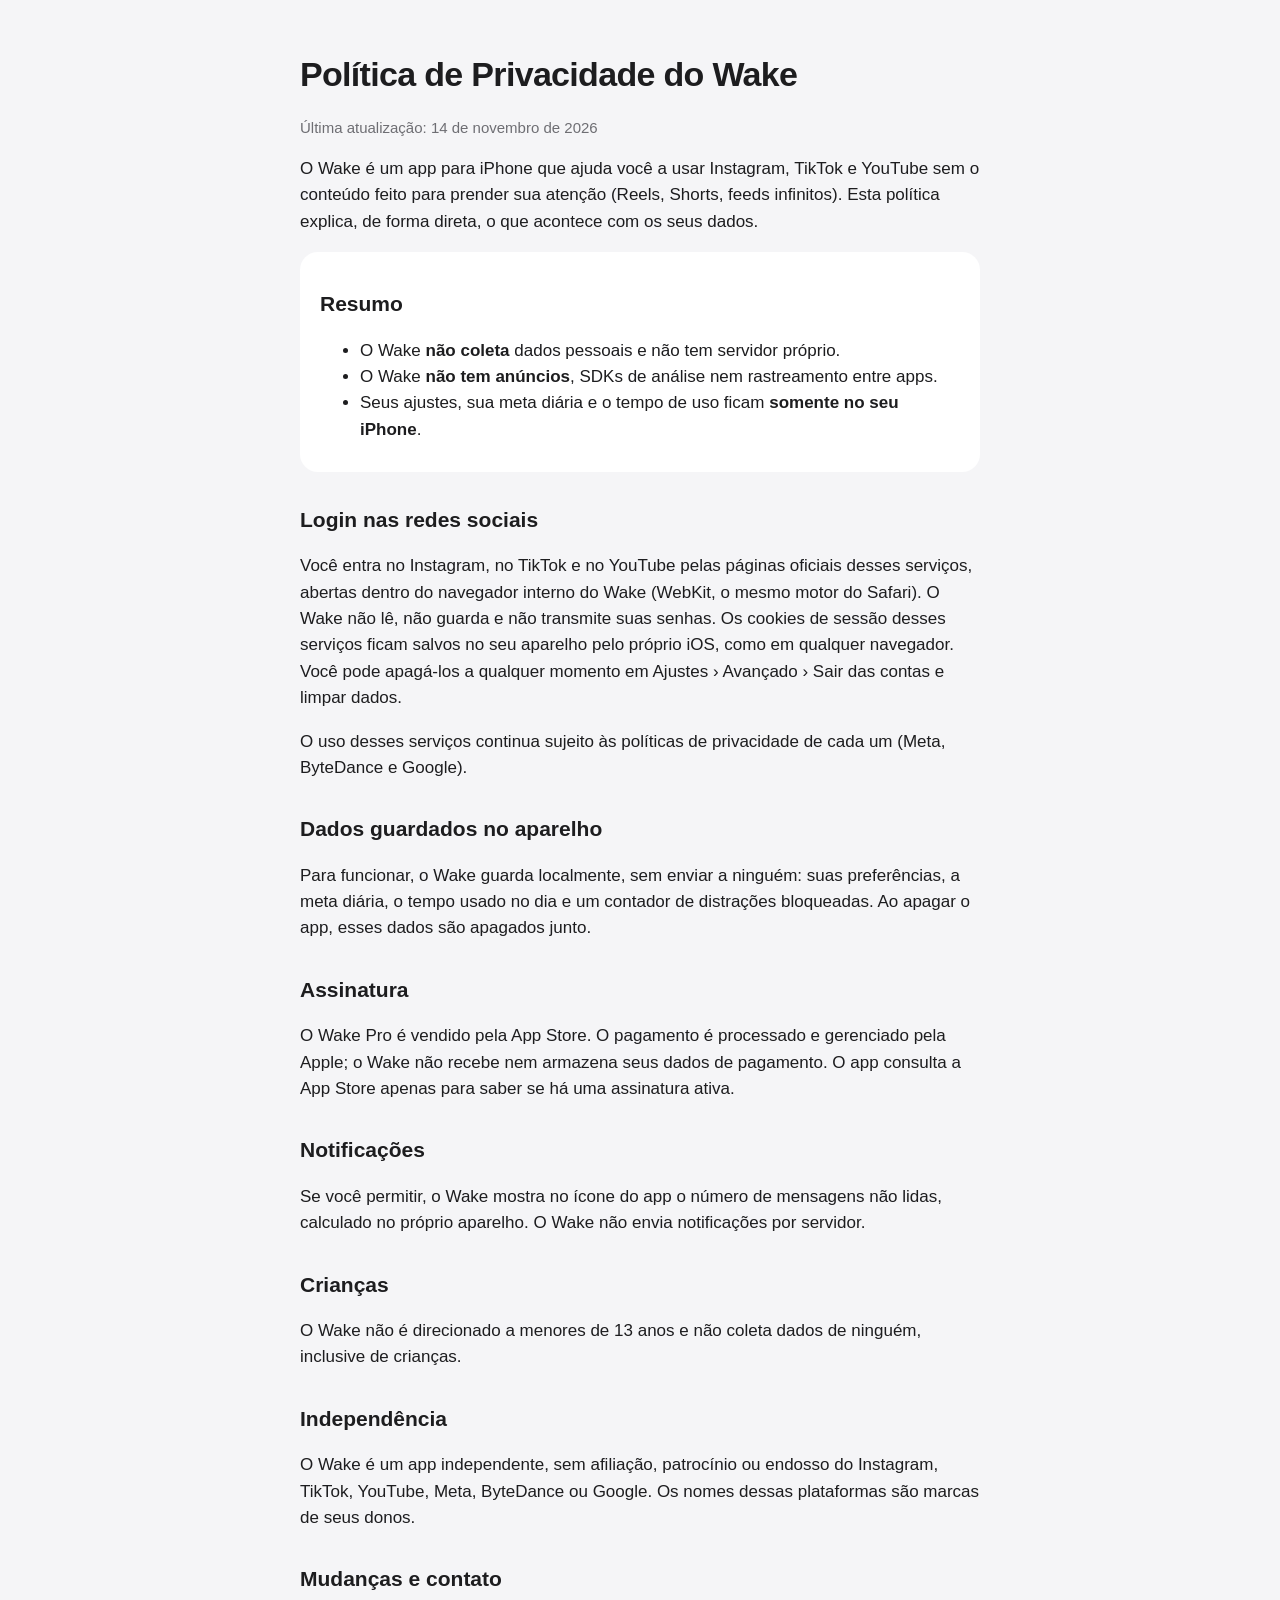
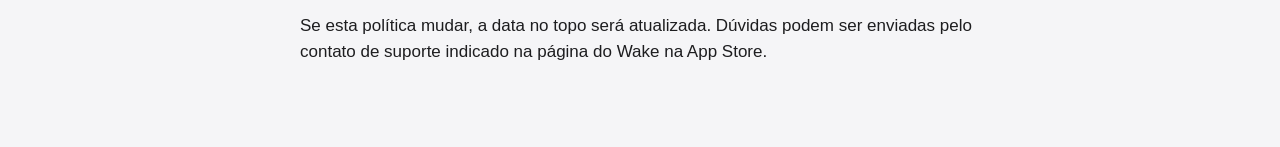
==== index.html @ 79f00b89 "Política de privacidade do Wake Co-Authored-By: Claude Opus 5.5 <noreply@anthropic.com>" ====
<!doctype html>
<html lang="pt-BR">
<head>
<meta charset="utf-8">
<meta name="viewport" content="width=device-width, initial-scale=1">
<title>Wake — Política de Privacidade</title>
<style>
  :root { color-scheme: light dark; --ink: #1d1d1f; --muted: #6e6e73; --bg: #f5f5f7; --card: #fff; }
  @media (prefers-color-scheme: dark) { :root { --ink: #f5f5f7; --muted: #98989d; --bg: #000; --card: #1c1c1e; } }
  body { margin: 0; background: var(--bg); color: var(--ink);
         font: 17px/1.55 -apple-system, BlinkMacSystemFont, "SF Pro Text", "Helvetica Neue", sans-serif; }
  main { max-width: 680px; margin: 0 auto; padding: 48px 20px 64px; }
  h1 { font-size: 34px; letter-spacing: -0.02em; margin: 0 0 4px; }
  h2 { font-size: 21px; margin: 32px 0 8px; }
  p, li { color: var(--ink); }
  .muted { color: var(--muted); font-size: 15px; }
  section { background: var(--card); border-radius: 18px; padding: 4px 20px 12px; margin-top: 16px; }
</style>
</head>
<body>
<main>
  <h1>Política de Privacidade do Wake</h1>
  <p class="muted">Última atualização: 14 de novembro de 2026</p>

  <p>O Wake é um app para iPhone que ajuda você a usar Instagram, TikTok e YouTube sem o conteúdo
  feito para prender sua atenção (Reels, Shorts, feeds infinitos). Esta política explica, de forma
  direta, o que acontece com os seus dados.</p>

  <section>
    <h2>Resumo</h2>
    <ul>
      <li>O Wake <strong>não coleta</strong> dados pessoais e não tem servidor próprio.</li>
      <li>O Wake <strong>não tem anúncios</strong>, SDKs de análise nem rastreamento entre apps.</li>
      <li>Seus ajustes, sua meta diária e o tempo de uso ficam <strong>somente no seu iPhone</strong>.</li>
    </ul>
  </section>

  <h2>Login nas redes sociais</h2>
  <p>Você entra no Instagram, no TikTok e no YouTube pelas páginas oficiais desses serviços, abertas
  dentro do navegador interno do Wake (WebKit, o mesmo motor do Safari). O Wake não lê, não guarda e
  não transmite suas senhas. Os cookies de sessão desses serviços ficam salvos no seu aparelho pelo
  próprio iOS, como em qualquer navegador. Você pode apagá-los a qualquer momento em
  Ajustes › Avançado › Sair das contas e limpar dados.</p>
  <p>O uso desses serviços continua sujeito às políticas de privacidade de cada um (Meta, ByteDance
  e Google).</p>

  <h2>Dados guardados no aparelho</h2>
  <p>Para funcionar, o Wake guarda localmente, sem enviar a ninguém: suas preferências, a meta diária,
  o tempo usado no dia e um contador de distrações bloqueadas. Ao apagar o app, esses dados são
  apagados junto.</p>

  <h2>Assinatura</h2>
  <p>O Wake Pro é vendido pela App Store. O pagamento é processado e gerenciado pela Apple; o Wake
  não recebe nem armazena seus dados de pagamento. O app consulta a App Store apenas para saber se
  há uma assinatura ativa.</p>

  <h2>Notificações</h2>
  <p>Se você permitir, o Wake mostra no ícone do app o número de mensagens não lidas, calculado no
  próprio aparelho. O Wake não envia notificações por servidor.</p>

  <h2>Crianças</h2>
  <p>O Wake não é direcionado a menores de 13 anos e não coleta dados de ninguém, inclusive de
  crianças.</p>

  <h2>Independência</h2>
  <p>O Wake é um app independente, sem afiliação, patrocínio ou endosso do Instagram, TikTok,
  YouTube, Meta, ByteDance ou Google. Os nomes dessas plataformas são marcas de seus donos.</p>

  <h2>Mudanças e contato</h2>
  <p>Se esta política mudar, a data no topo será atualizada. Dúvidas podem ser enviadas pelo contato de suporte indicado na página do Wake na App Store.</p>
</main>
</body>
</html>
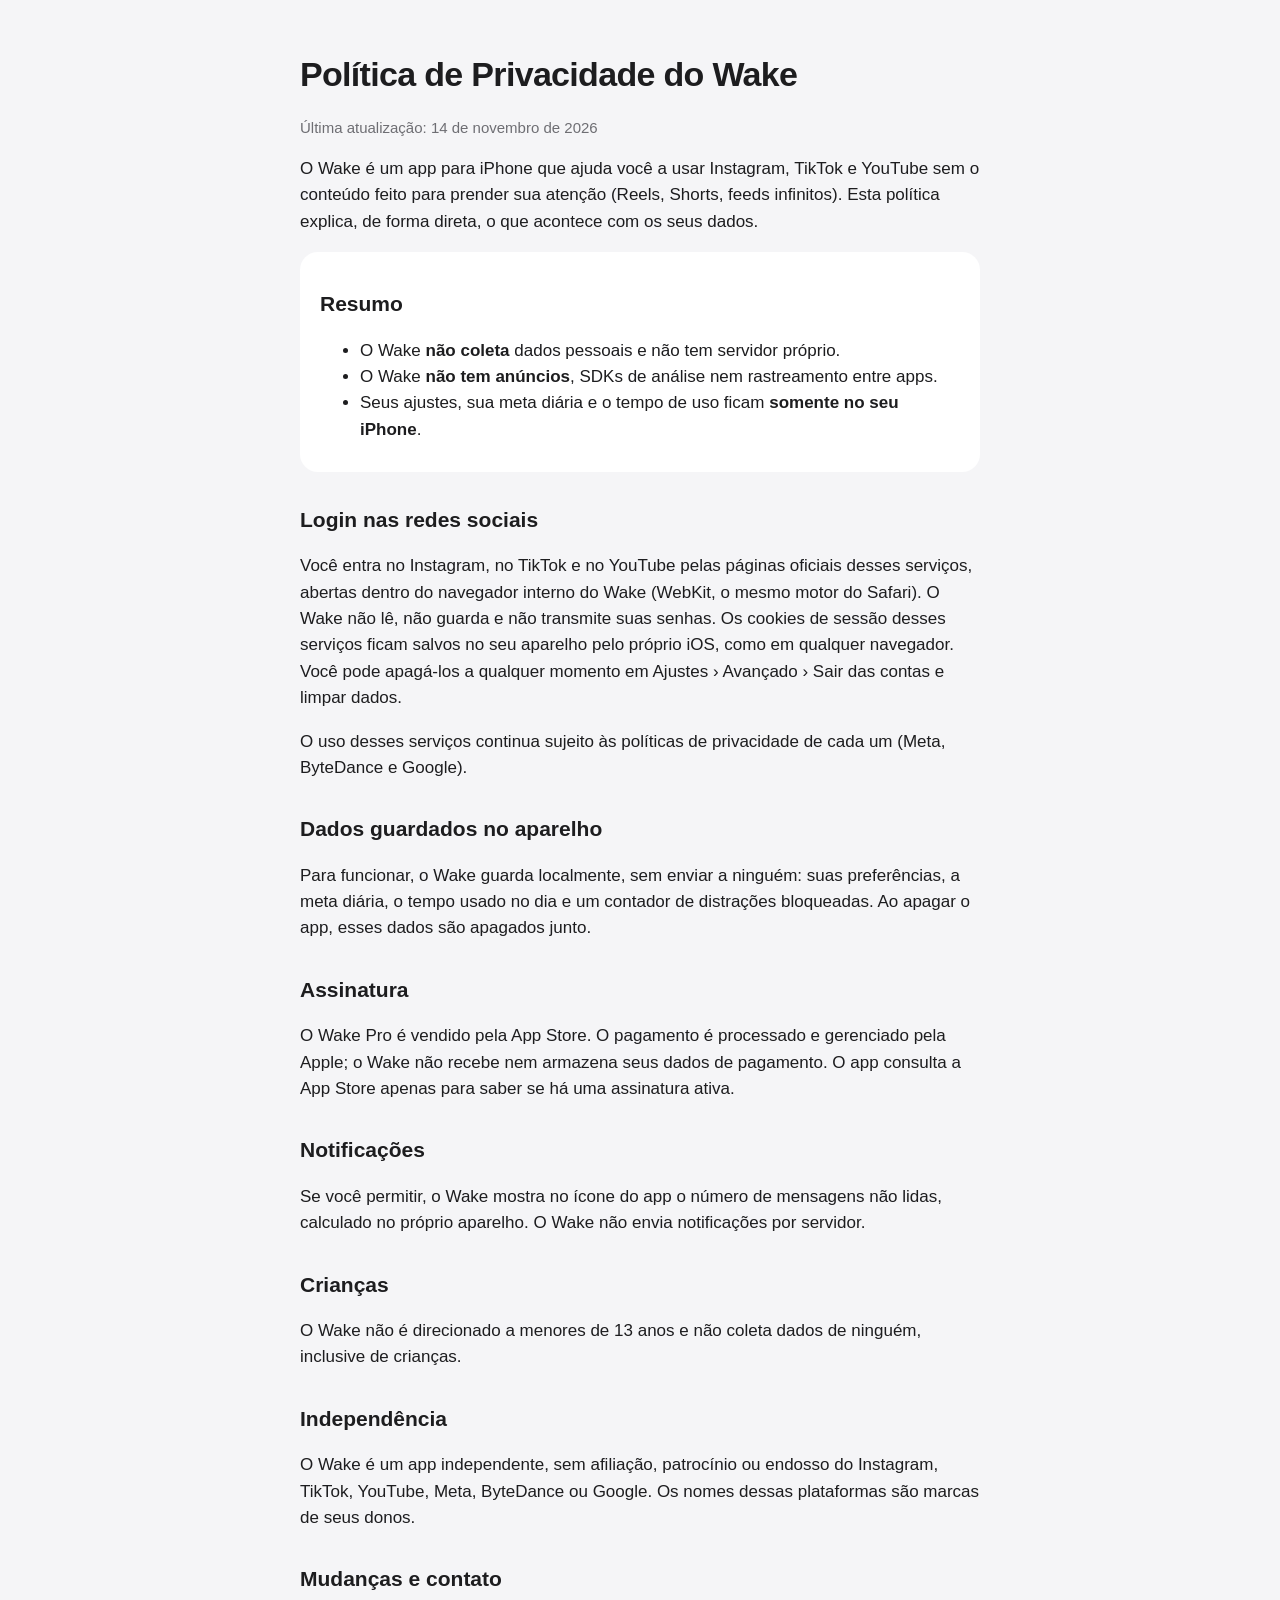
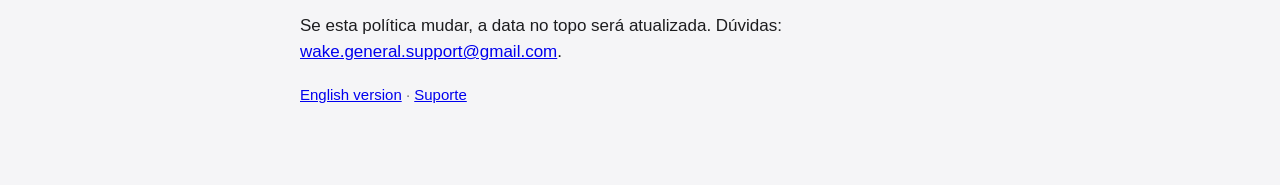
==== commit 09fefe3d: "E-mail de suporte, versão em inglês e página de suporte Co-Authored-By: Claude Opus 5.5 <noreply@ant" ====
--- a/index.html
+++ b/index.html
@@ -67,7 +67,8 @@
   YouTube, Meta, ByteDance ou Google. Os nomes dessas plataformas são marcas de seus donos.</p>
 
   <h2>Mudanças e contato</h2>
-  <p>Se esta política mudar, a data no topo será atualizada. Dúvidas podem ser enviadas pelo contato de suporte indicado na página do Wake na App Store.</p>
+  <p>Se esta política mudar, a data no topo será atualizada. Dúvidas: <a href="mailto:wake.general.support@gmail.com">wake.general.support@gmail.com</a>.</p>
+  <p class="muted"><a href="en/">English version</a> · <a href="suporte/">Suporte</a></p>
 </main>
 </body>
 </html>
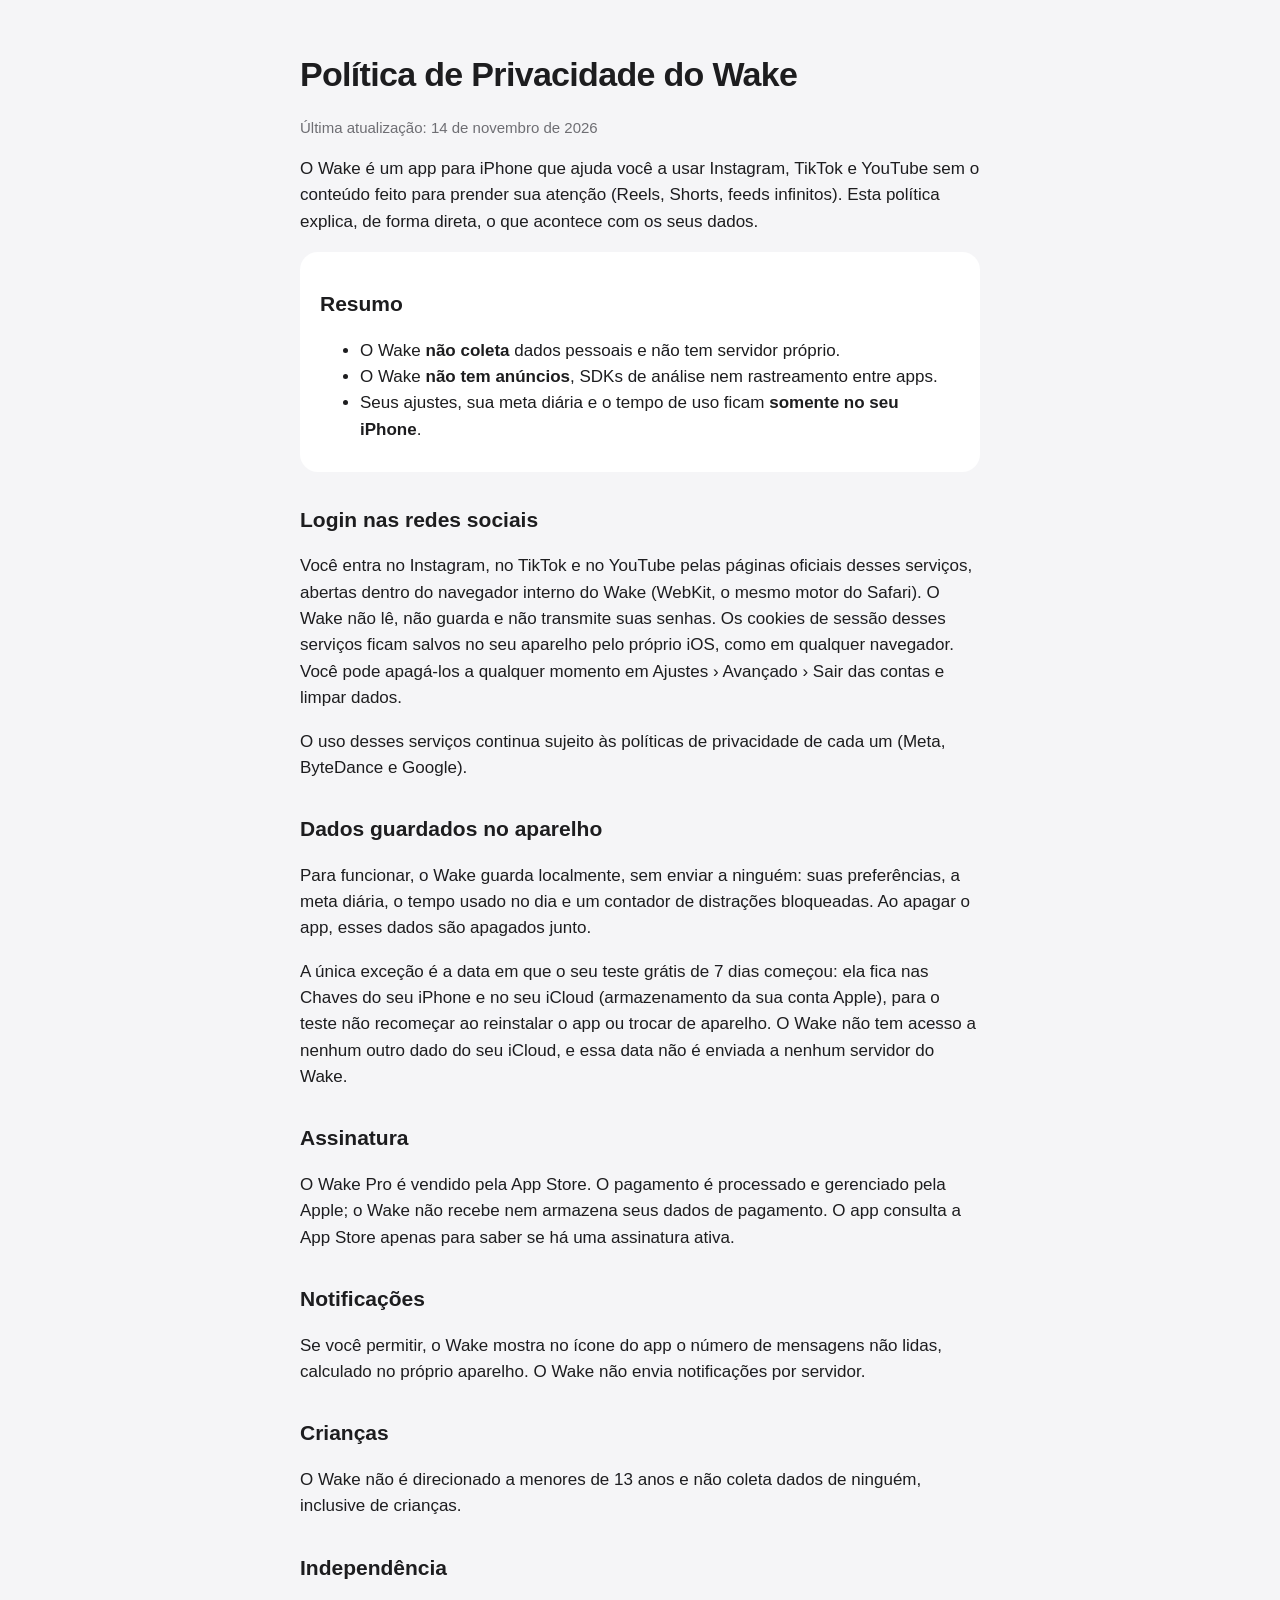
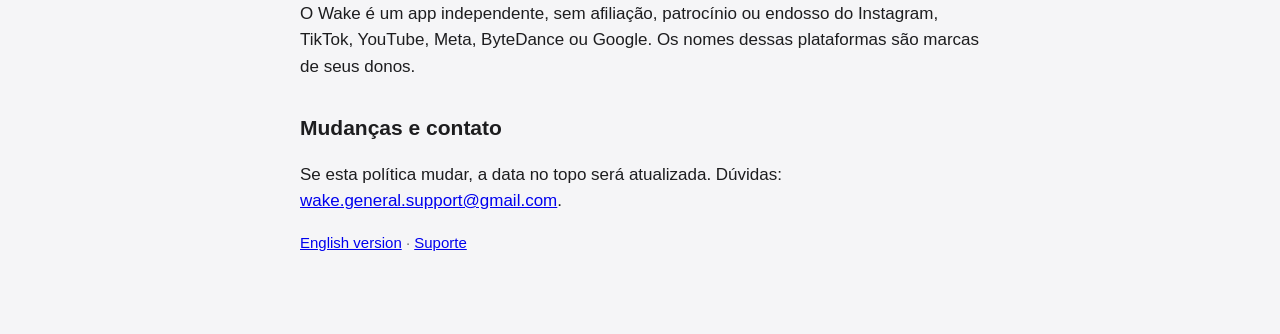
==== commit 30f1fcb4: "Privacidade: data de início do teste grátis nas Chaves do iPhone e no iCloud do usuário Co-Authored-" ====
--- a/index.html
+++ b/index.html
@@ -48,6 +48,10 @@
   <p>Para funcionar, o Wake guarda localmente, sem enviar a ninguém: suas preferências, a meta diária,
   o tempo usado no dia e um contador de distrações bloqueadas. Ao apagar o app, esses dados são
   apagados junto.</p>
+  <p>A única exceção é a data em que o seu teste grátis de 7 dias começou: ela fica nas Chaves do
+  seu iPhone e no seu iCloud (armazenamento da sua conta Apple), para o teste não recomeçar ao
+  reinstalar o app ou trocar de aparelho. O Wake não tem acesso a nenhum outro dado do seu iCloud,
+  e essa data não é enviada a nenhum servidor do Wake.</p>
 
   <h2>Assinatura</h2>
   <p>O Wake Pro é vendido pela App Store. O pagamento é processado e gerenciado pela Apple; o Wake
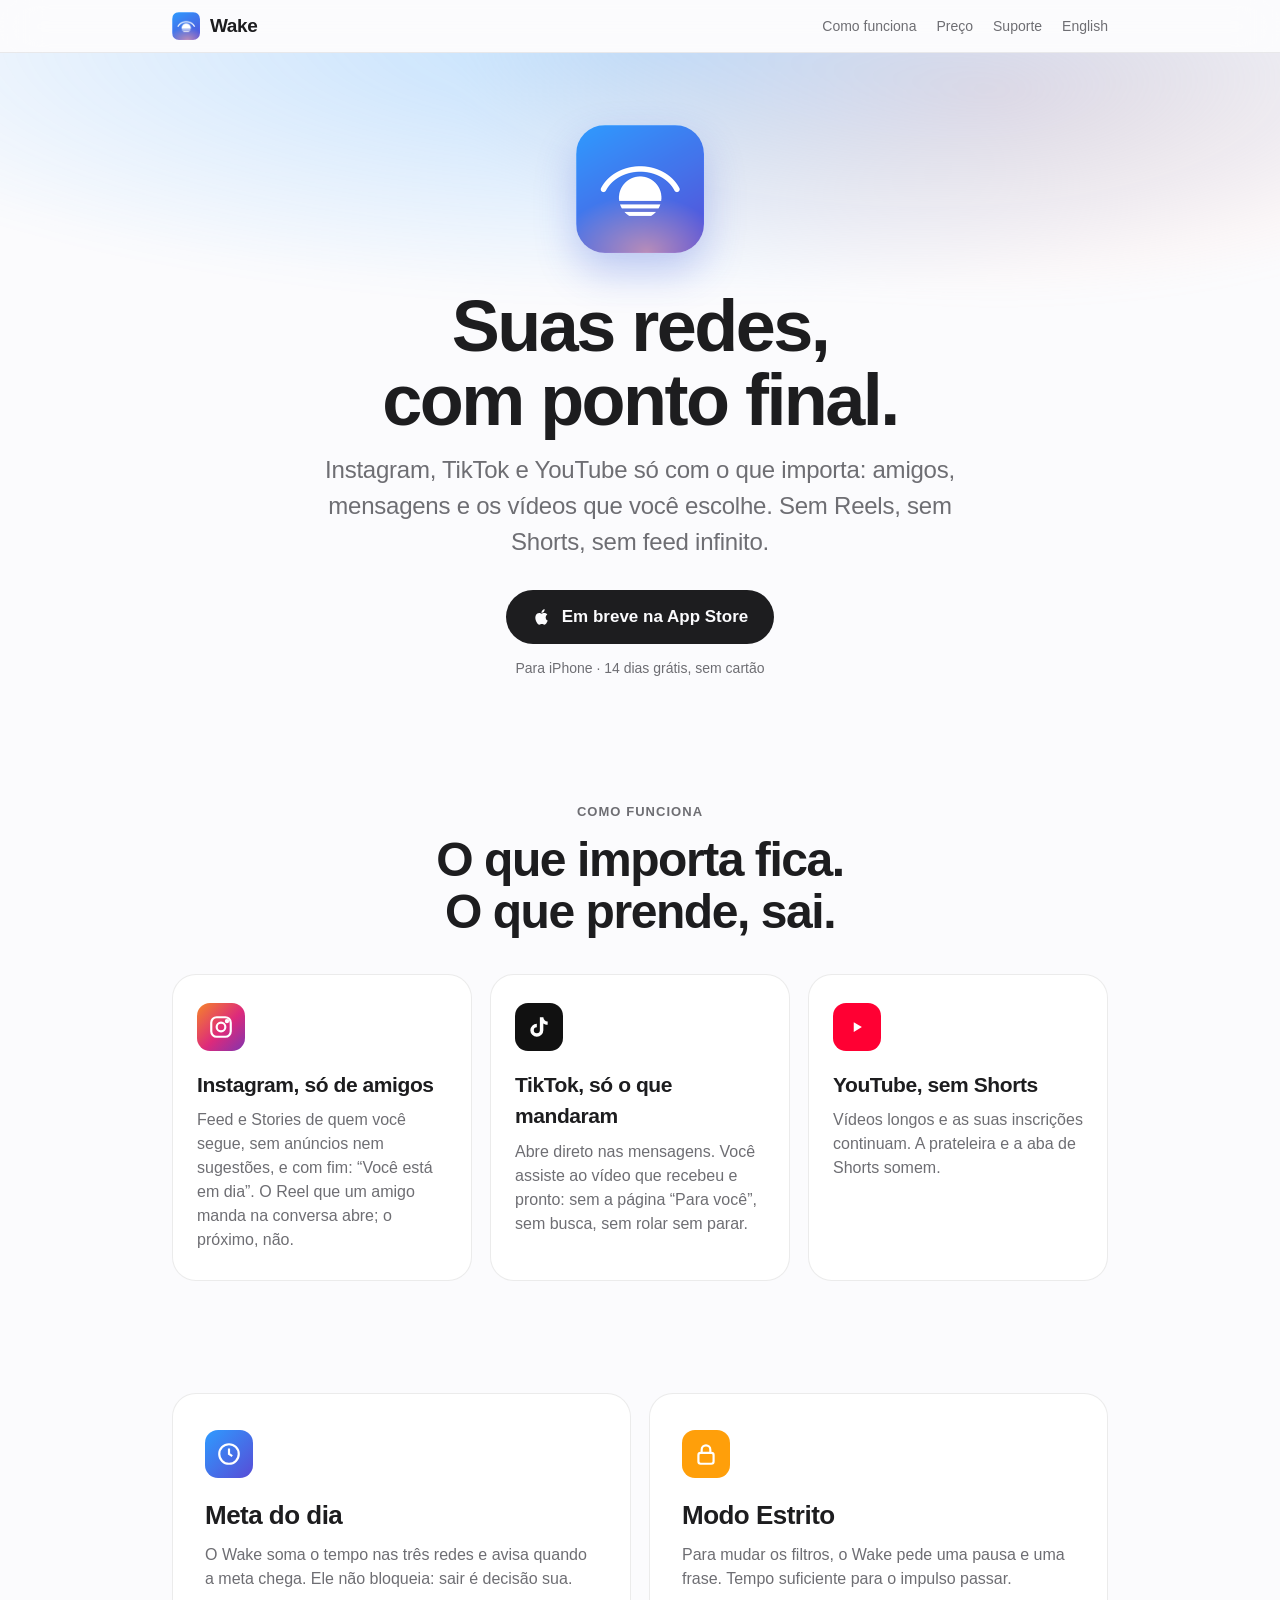
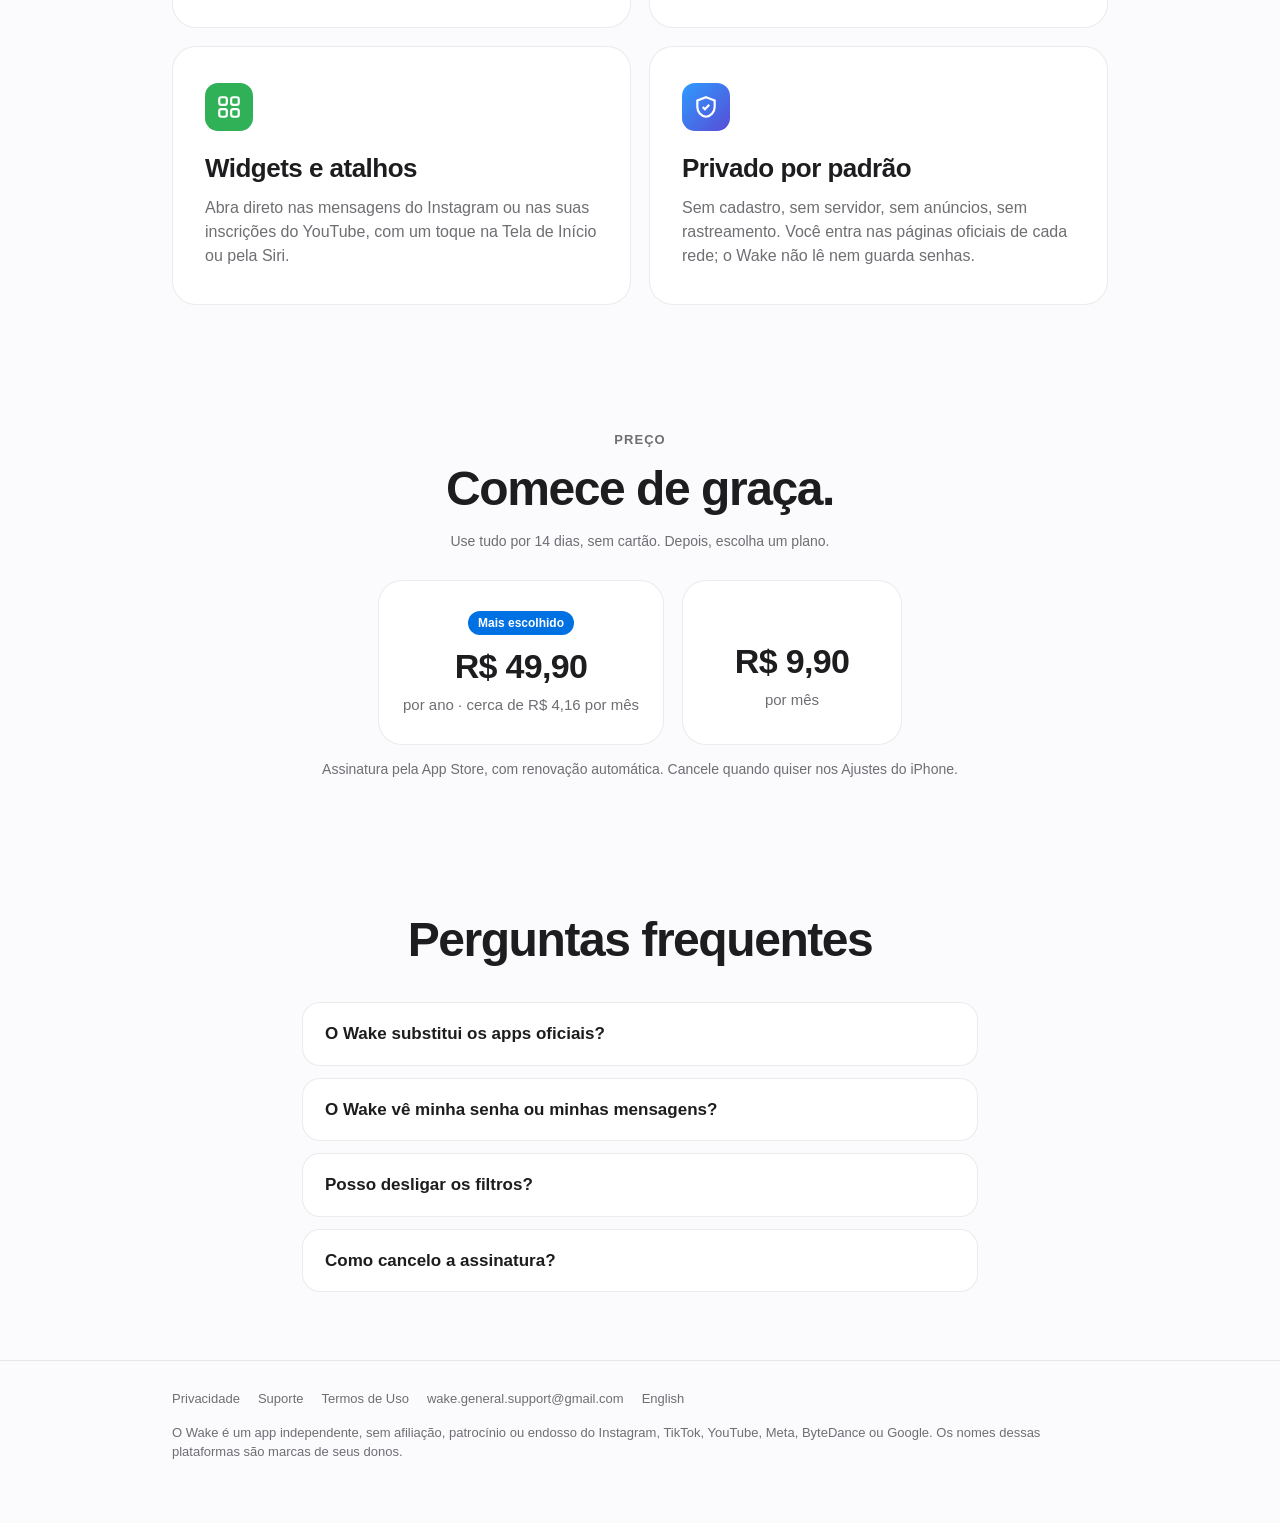
==== commit c9b66b13: "Site do Wake: página do app (PT/EN); política em /privacidade/ e /en/privacy/ (teste de 14 dias) Co-" ====
--- a/index.html
+++ b/index.html
@@ -3,76 +3,129 @@
 <head>
 <meta charset="utf-8">
 <meta name="viewport" content="width=device-width, initial-scale=1">
-<title>Wake — Política de Privacidade</title>
-<style>
-  :root { color-scheme: light dark; --ink: #1d1d1f; --muted: #6e6e73; --bg: #f5f5f7; --card: #fff; }
-  @media (prefers-color-scheme: dark) { :root { --ink: #f5f5f7; --muted: #98989d; --bg: #000; --card: #1c1c1e; } }
-  body { margin: 0; background: var(--bg); color: var(--ink);
-         font: 17px/1.55 -apple-system, BlinkMacSystemFont, "SF Pro Text", "Helvetica Neue", sans-serif; }
-  main { max-width: 680px; margin: 0 auto; padding: 48px 20px 64px; }
-  h1 { font-size: 34px; letter-spacing: -0.02em; margin: 0 0 4px; }
-  h2 { font-size: 21px; margin: 32px 0 8px; }
-  p, li { color: var(--ink); }
-  .muted { color: var(--muted); font-size: 15px; }
-  section { background: var(--card); border-radius: 18px; padding: 4px 20px 12px; margin-top: 16px; }
-</style>
+<title>Wake — Suas redes, com ponto final</title>
+<meta name="description" content="O Wake deixa você usar Instagram, TikTok e YouTube sem Reels, Shorts e feed infinito. Só o que importa, e com hora para acabar.">
+<meta property="og:title" content="Wake — Suas redes, com ponto final">
+<meta property="og:description" content="Instagram, TikTok e YouTube sem o conteúdo feito para prender sua atenção.">
+<meta property="og:image" content="https://rafael-figueredo.github.io/wake-legal/assets/icon-256.png">
+<link rel="icon" href="assets/icon-64.png">
+<link rel="apple-touch-icon" href="assets/icon-180.png">
+<link rel="alternate" hreflang="en" href="en/">
+<link rel="stylesheet" href="assets/site.css">
 </head>
 <body>
+<header class="nav">
+  <div class="wrap">
+    <a class="brand" href="./"><img src="assets/icon-64.png" alt="">Wake</a>
+    <nav class="nav-links">
+      <a href="#como-funciona" class="hide-sm">Como funciona</a>
+      <a href="#preco" class="hide-sm">Preço</a>
+      <a href="suporte/">Suporte</a>
+      <a href="en/" lang="en">English</a>
+    </nav>
+  </div>
+</header>
+
 <main>
-  <h1>Política de Privacidade do Wake</h1>
-  <p class="muted">Última atualização: 14 de novembro de 2026</p>
+  <div class="hero">
+    <div class="wrap">
+      <img class="icon" src="assets/icon-256.png" alt="Ícone do Wake">
+      <h1>Suas redes,<br>com ponto final.</h1>
+      <p class="lead">Instagram, TikTok e YouTube só com o que importa: amigos, mensagens e os vídeos que você escolhe. Sem Reels, sem Shorts, sem feed infinito.</p>
+      <span class="cta" role="note">
+        <svg viewBox="0 0 24 24" fill="currentColor" aria-hidden="true"><path d="M16.4 12.6c0-2.3 1.9-3.4 2-3.5-1.1-1.6-2.8-1.8-3.4-1.8-1.4-.2-2.8.8-3.5.8-.7 0-1.8-.8-3-.8-1.5 0-3 .9-3.8 2.3-1.6 2.8-.4 7 1.2 9.3.8 1.1 1.7 2.4 2.9 2.3 1.2 0 1.6-.7 3-.7s1.8.7 3 .7c1.3 0 2.1-1.1 2.8-2.3.9-1.3 1.3-2.6 1.3-2.6s-2.5-1-2.5-3.7zM14.2 5.8c.6-.8 1.1-1.9 1-3-1 0-2.1.7-2.8 1.4-.6.7-1.1 1.8-1 2.9 1.1.1 2.2-.6 2.8-1.3z"/></svg>
+        Em breve na App Store
+      </span>
+      <p class="note">Para iPhone · 14 dias grátis, sem cartão</p>
+    </div>
+  </div>
 
-  <p>O Wake é um app para iPhone que ajuda você a usar Instagram, TikTok e YouTube sem o conteúdo
-  feito para prender sua atenção (Reels, Shorts, feeds infinitos). Esta política explica, de forma
-  direta, o que acontece com os seus dados.</p>
+  <section id="como-funciona">
+    <div class="wrap">
+      <p class="eyebrow">Como funciona</p>
+      <h2>O que importa fica.<br>O que prende, sai.</h2>
+      <div class="grid">
+        <article class="card">
+          <div class="glyph g-ig"><svg viewBox="0 0 24 24" fill="none" stroke="currentColor" stroke-width="2" aria-hidden="true"><rect x="3" y="3" width="18" height="18" rx="5"/><circle cx="12" cy="12" r="4"/><circle cx="17.5" cy="6.5" r="1" fill="currentColor"/></svg></div>
+          <h3>Instagram, só de amigos</h3>
+          <p>Feed e Stories de quem você segue, sem anúncios nem sugestões, e com fim: “Você está em dia”. O Reel que um amigo manda na conversa abre; o próximo, não.</p>
+        </article>
+        <article class="card">
+          <div class="glyph g-tt"><svg viewBox="0 0 24 24" fill="currentColor" aria-hidden="true"><path d="M16 3c.3 2.2 1.7 3.8 4 4v3c-1.5 0-2.9-.4-4-1.2V15a6 6 0 1 1-6-6v3.2a2.8 2.8 0 1 0 2.8 2.8V3H16z"/></svg></div>
+          <h3>TikTok, só o que mandaram</h3>
+          <p>Abre direto nas mensagens. Você assiste ao vídeo que recebeu e pronto: sem a página “Para você”, sem busca, sem rolar sem parar.</p>
+        </article>
+        <article class="card">
+          <div class="glyph g-yt"><svg viewBox="0 0 24 24" fill="currentColor" aria-hidden="true"><path d="M9 7.5v9l7.5-4.5L9 7.5z"/></svg></div>
+          <h3>YouTube, sem Shorts</h3>
+          <p>Vídeos longos e as suas inscrições continuam. A prateleira e a aba de Shorts somem.</p>
+        </article>
+      </div>
+    </div>
+  </section>
 
   <section>
-    <h2>Resumo</h2>
-    <ul>
-      <li>O Wake <strong>não coleta</strong> dados pessoais e não tem servidor próprio.</li>
-      <li>O Wake <strong>não tem anúncios</strong>, SDKs de análise nem rastreamento entre apps.</li>
-      <li>Seus ajustes, sua meta diária e o tempo de uso ficam <strong>somente no seu iPhone</strong>.</li>
-    </ul>
+    <div class="wrap">
+      <div class="split">
+        <article class="card big">
+          <div class="glyph g-blue"><svg viewBox="0 0 24 24" fill="none" stroke="currentColor" stroke-width="2" aria-hidden="true"><circle cx="12" cy="12" r="9"/><path d="M12 7v5l3 2"/></svg></div>
+          <h3>Meta do dia</h3>
+          <p>O Wake soma o tempo nas três redes e avisa quando a meta chega. Ele não bloqueia: sair é decisão sua.</p>
+        </article>
+        <article class="card big">
+          <div class="glyph g-orange"><svg viewBox="0 0 24 24" fill="none" stroke="currentColor" stroke-width="2" aria-hidden="true"><rect x="5" y="11" width="14" height="10" rx="2"/><path d="M8 11V8a4 4 0 0 1 8 0v3"/></svg></div>
+          <h3>Modo Estrito</h3>
+          <p>Para mudar os filtros, o Wake pede uma pausa e uma frase. Tempo suficiente para o impulso passar.</p>
+        </article>
+        <article class="card big">
+          <div class="glyph g-green"><svg viewBox="0 0 24 24" fill="none" stroke="currentColor" stroke-width="2" aria-hidden="true"><rect x="3" y="3" width="7" height="7" rx="2"/><rect x="14" y="3" width="7" height="7" rx="2"/><rect x="3" y="14" width="7" height="7" rx="2"/><rect x="14" y="14" width="7" height="7" rx="2"/></svg></div>
+          <h3>Widgets e atalhos</h3>
+          <p>Abra direto nas mensagens do Instagram ou nas suas inscrições do YouTube, com um toque na Tela de Início ou pela Siri.</p>
+        </article>
+        <article class="card big">
+          <div class="glyph g-blue"><svg viewBox="0 0 24 24" fill="none" stroke="currentColor" stroke-width="2" aria-hidden="true"><path d="M12 3l8 3v6c0 4.5-3.4 8.3-8 9-4.6-.7-8-4.5-8-9V6l8-3z"/><path d="M9 12l2 2 4-4"/></svg></div>
+          <h3>Privado por padrão</h3>
+          <p>Sem cadastro, sem servidor, sem anúncios, sem rastreamento. Você entra nas páginas oficiais de cada rede; o Wake não lê nem guarda senhas.</p>
+        </article>
+      </div>
+    </div>
   </section>
 
-  <h2>Login nas redes sociais</h2>
-  <p>Você entra no Instagram, no TikTok e no YouTube pelas páginas oficiais desses serviços, abertas
-  dentro do navegador interno do Wake (WebKit, o mesmo motor do Safari). O Wake não lê, não guarda e
-  não transmite suas senhas. Os cookies de sessão desses serviços ficam salvos no seu aparelho pelo
-  próprio iOS, como em qualquer navegador. Você pode apagá-los a qualquer momento em
-  Ajustes › Avançado › Sair das contas e limpar dados.</p>
-  <p>O uso desses serviços continua sujeito às políticas de privacidade de cada um (Meta, ByteDance
-  e Google).</p>
+  <section id="preco" class="price">
+    <div class="wrap">
+      <p class="eyebrow">Preço</p>
+      <h2>Comece de graça.</h2>
+      <p class="note" style="margin:-20px 0 28px">Use tudo por 14 dias, sem cartão. Depois, escolha um plano.</p>
+      <div class="plans">
+        <div class="card plan"><span class="badge">Mais escolhido</span><div class="amount">R$ 49,90</div><div class="per">por ano · cerca de R$ 4,16 por mês</div></div>
+        <div class="card plan"><div style="height:21px"></div><div class="amount">R$ 9,90</div><div class="per">por mês</div></div>
+      </div>
+      <p class="note">Assinatura pela App Store, com renovação automática. Cancele quando quiser nos Ajustes do iPhone.</p>
+    </div>
+  </section>
 
-  <h2>Dados guardados no aparelho</h2>
-  <p>Para funcionar, o Wake guarda localmente, sem enviar a ninguém: suas preferências, a meta diária,
-  o tempo usado no dia e um contador de distrações bloqueadas. Ao apagar o app, esses dados são
-  apagados junto.</p>
-  <p>A única exceção é a data em que o seu teste grátis de 7 dias começou: ela fica nas Chaves do
-  seu iPhone e no seu iCloud (armazenamento da sua conta Apple), para o teste não recomeçar ao
-  reinstalar o app ou trocar de aparelho. O Wake não tem acesso a nenhum outro dado do seu iCloud,
-  e essa data não é enviada a nenhum servidor do Wake.</p>
+  <section>
+    <div class="wrap faq">
+      <h2>Perguntas frequentes</h2>
+      <details><summary>O Wake substitui os apps oficiais?</summary><p>Não. Ele abre as versões oficiais para navegador de cada rede, dentro do app, e tira só as partes feitas para prender sua atenção. Você continua usando as suas contas.</p></details>
+      <details><summary>O Wake vê minha senha ou minhas mensagens?</summary><p>Não. O login acontece nas páginas oficiais de cada rede, e nada sai do seu iPhone para o Wake. Veja a <a href="privacidade/">política de privacidade</a>.</p></details>
+      <details><summary>Posso desligar os filtros?</summary><p>Reels, Shorts e o feed infinito ficam sempre bloqueados: é para isso que o Wake existe. Ajustes como som dos vídeos e Stories podem ser mudados em Ajustes › Avançado.</p></details>
+      <details><summary>Como cancelo a assinatura?</summary><p>Nos Ajustes do iPhone › seu nome › Assinaturas › Wake.</p></details>
+    </div>
+  </section>
+</main>
 
-  <h2>Assinatura</h2>
-  <p>O Wake Pro é vendido pela App Store. O pagamento é processado e gerenciado pela Apple; o Wake
-  não recebe nem armazena seus dados de pagamento. O app consulta a App Store apenas para saber se
-  há uma assinatura ativa.</p>
-
-  <h2>Notificações</h2>
-  <p>Se você permitir, o Wake mostra no ícone do app o número de mensagens não lidas, calculado no
-  próprio aparelho. O Wake não envia notificações por servidor.</p>
-
-  <h2>Crianças</h2>
-  <p>O Wake não é direcionado a menores de 13 anos e não coleta dados de ninguém, inclusive de
-  crianças.</p>
-
-  <h2>Independência</h2>
-  <p>O Wake é um app independente, sem afiliação, patrocínio ou endosso do Instagram, TikTok,
-  YouTube, Meta, ByteDance ou Google. Os nomes dessas plataformas são marcas de seus donos.</p>
-
-  <h2>Mudanças e contato</h2>
-  <p>Se esta política mudar, a data no topo será atualizada. Dúvidas: <a href="mailto:wake.general.support@gmail.com">wake.general.support@gmail.com</a>.</p>
-  <p class="muted"><a href="en/">English version</a> · <a href="suporte/">Suporte</a></p>
-</main>
+<footer>
+  <div class="wrap">
+    <div class="links">
+      <a href="privacidade/">Privacidade</a>
+      <a href="suporte/">Suporte</a>
+      <a href="https://www.apple.com/legal/internet-services/itunes/dev/stdeula/">Termos de Uso</a>
+      <a href="mailto:wake.general.support@gmail.com">wake.general.support@gmail.com</a>
+      <a href="en/" lang="en">English</a>
+    </div>
+    <p>O Wake é um app independente, sem afiliação, patrocínio ou endosso do Instagram, TikTok, YouTube, Meta, ByteDance ou Google. Os nomes dessas plataformas são marcas de seus donos.</p>
+  </div>
+</footer>
 </body>
 </html>
--- a/assets/site.css
+++ b/assets/site.css
@@ -0,0 +1,115 @@
+:root {
+  color-scheme: light dark;
+  --ink: #1d1d1f;
+  --muted: #6e6e73;
+  --bg: #fbfbfd;
+  --card: #ffffff;
+  --line: rgba(0, 0, 0, 0.08);
+  --blue: #0071e3;
+  --grad-a: #2e9bff;
+  --grad-b: #584cd6;
+  --warm: #ffb0a0;
+}
+@media (prefers-color-scheme: dark) {
+  :root {
+    --ink: #f5f5f7;
+    --muted: #a1a1a6;
+    --bg: #000000;
+    --card: #161617;
+    --line: rgba(255, 255, 255, 0.1);
+    --blue: #2997ff;
+  }
+}
+* { box-sizing: border-box; }
+html { -webkit-text-size-adjust: 100%; }
+body {
+  margin: 0;
+  background: var(--bg);
+  color: var(--ink);
+  font: 17px/1.5 -apple-system, BlinkMacSystemFont, "SF Pro Text", "Helvetica Neue", Helvetica, Arial, sans-serif;
+  -webkit-font-smoothing: antialiased;
+}
+a { color: var(--blue); text-decoration: none; }
+a:hover { text-decoration: underline; }
+.wrap { max-width: 980px; margin: 0 auto; padding: 0 22px; }
+
+/* Barra do topo */
+.nav { position: sticky; top: 0; z-index: 10; backdrop-filter: saturate(180%) blur(20px); -webkit-backdrop-filter: saturate(180%) blur(20px); background: color-mix(in srgb, var(--bg) 78%, transparent); border-bottom: 1px solid var(--line); }
+.nav .wrap { display: flex; align-items: center; justify-content: space-between; height: 52px; }
+.brand { display: flex; align-items: center; gap: 10px; color: var(--ink); font-weight: 600; font-size: 19px; letter-spacing: -0.02em; }
+.brand img { width: 28px; height: 28px; border-radius: 7px; }
+.nav-links { display: flex; gap: 20px; font-size: 14px; }
+.nav-links a { color: var(--muted); }
+
+/* Topo */
+.hero { text-align: center; padding: 72px 0 40px; position: relative; overflow: hidden; }
+.hero::before {
+  content: ""; position: absolute; inset: -40% -20% auto; height: 520px; z-index: -1;
+  background: radial-gradient(closest-side, color-mix(in srgb, var(--grad-a) 28%, transparent), transparent),
+              radial-gradient(closest-side at 70% 60%, color-mix(in srgb, var(--warm) 30%, transparent), transparent);
+  filter: blur(10px);
+}
+.hero .icon { width: 128px; height: 128px; border-radius: 29px; box-shadow: 0 18px 40px rgba(46, 80, 214, 0.28); }
+.hero h1 { font-size: clamp(40px, 7vw, 72px); line-height: 1.04; letter-spacing: -0.035em; margin: 28px 0 14px; font-weight: 700; }
+.hero p.lead { font-size: clamp(19px, 2.4vw, 24px); color: var(--muted); max-width: 640px; margin: 0 auto; letter-spacing: -0.01em; }
+.cta { display: inline-flex; align-items: center; gap: 10px; margin-top: 30px; padding: 14px 26px; border-radius: 999px; background: var(--ink); color: var(--bg); font-weight: 600; font-size: 17px; }
+.cta:hover { text-decoration: none; opacity: 0.9; }
+.cta svg { width: 20px; height: 20px; }
+.note { margin-top: 14px; font-size: 14px; color: var(--muted); }
+
+/* Seções */
+section { padding: 56px 0; }
+.eyebrow { text-transform: uppercase; letter-spacing: 0.08em; font-size: 13px; font-weight: 600; color: var(--muted); text-align: center; }
+h2 { font-size: clamp(30px, 4.5vw, 48px); letter-spacing: -0.03em; line-height: 1.08; text-align: center; margin: 8px 0 36px; }
+.grid { display: grid; grid-template-columns: repeat(3, 1fr); gap: 18px; }
+.card { background: var(--card); border: 1px solid var(--line); border-radius: 24px; padding: 28px 24px; }
+.card .glyph { width: 48px; height: 48px; border-radius: 13px; display: grid; place-items: center; color: #fff; margin-bottom: 18px; }
+.card .glyph svg { width: 26px; height: 26px; }
+.card h3 { margin: 0 0 8px; font-size: 21px; letter-spacing: -0.02em; }
+.card p { margin: 0; color: var(--muted); font-size: 16px; }
+.g-ig { background: linear-gradient(135deg, #f58529, #dd2a7b 55%, #8134af); }
+.g-tt { background: #111; }
+.g-yt { background: #ff0033; }
+.g-blue { background: linear-gradient(135deg, var(--grad-a), var(--grad-b)); }
+.g-green { background: #30b158; }
+.g-orange { background: #ff9f0a; }
+
+.split { display: grid; grid-template-columns: 1fr 1fr; gap: 18px; }
+.big { padding: 36px 32px; }
+.big h3 { font-size: 26px; }
+
+/* Preço */
+.price { text-align: center; }
+.price .plans { display: flex; gap: 18px; justify-content: center; flex-wrap: wrap; margin-top: 8px; }
+.price .plan { min-width: 220px; }
+.price .amount { font-size: 34px; font-weight: 700; letter-spacing: -0.02em; margin: 6px 0 2px; }
+.price .per { color: var(--muted); font-size: 15px; }
+.badge { display: inline-block; font-size: 12px; font-weight: 600; color: #fff; background: var(--blue); padding: 3px 10px; border-radius: 999px; }
+
+/* Perguntas */
+.faq { max-width: 720px; margin: 0 auto; }
+.faq details { background: var(--card); border: 1px solid var(--line); border-radius: 18px; padding: 18px 22px; margin-bottom: 12px; }
+.faq summary { cursor: pointer; font-weight: 600; font-size: 17px; list-style: none; }
+.faq summary::-webkit-details-marker { display: none; }
+.faq details p { color: var(--muted); margin: 10px 0 0; }
+
+/* Rodapé */
+footer { border-top: 1px solid var(--line); padding: 28px 0 48px; font-size: 13px; color: var(--muted); }
+footer .links { display: flex; flex-wrap: wrap; gap: 18px; margin-bottom: 14px; }
+footer .links a { color: var(--muted); }
+
+/* Páginas de texto (privacidade, suporte) */
+.doc { max-width: 680px; margin: 0 auto; padding: 48px 22px 64px; }
+.doc h1 { font-size: 34px; letter-spacing: -0.02em; margin: 0 0 4px; }
+.doc h2 { font-size: 21px; text-align: left; margin: 32px 0 8px; letter-spacing: -0.01em; }
+.doc .muted { color: var(--muted); font-size: 15px; }
+.doc section { background: var(--card); border: 1px solid var(--line); border-radius: 18px; padding: 4px 20px 12px; margin-top: 16px; }
+.doc .box { background: var(--card); border: 1px solid var(--line); border-radius: 18px; padding: 18px 20px; margin-top: 16px; }
+
+@media (max-width: 760px) {
+  .grid, .split { grid-template-columns: 1fr; }
+  .nav-links { gap: 14px; }
+  .nav-links .hide-sm { display: none; }
+  .hero { padding-top: 48px; }
+  .hero .icon { width: 104px; height: 104px; border-radius: 24px; }
+}
